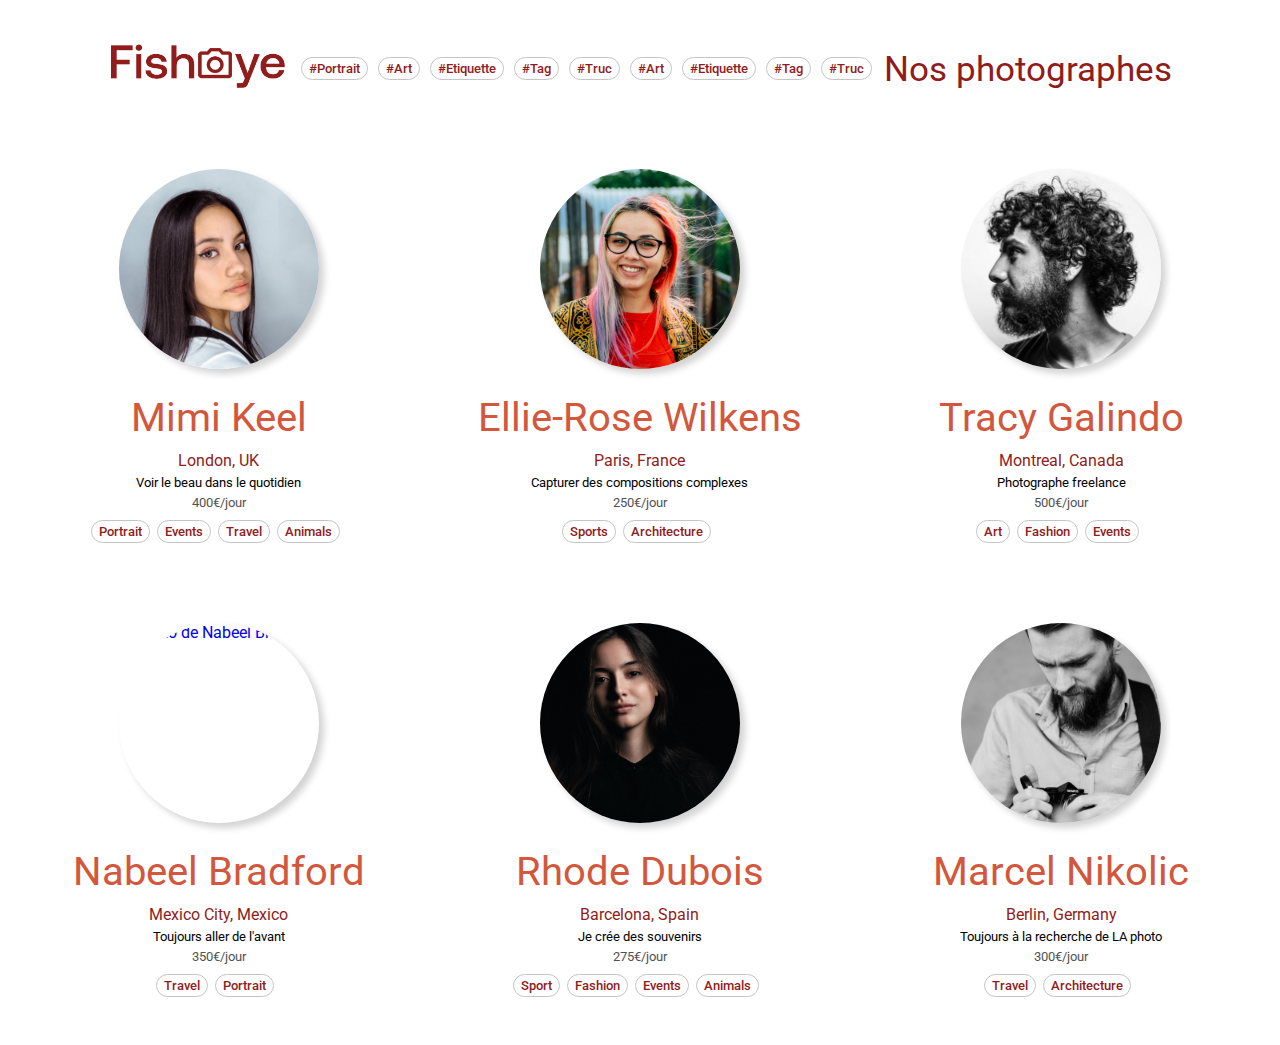
==== index.html @ f2566d5c "display photographers data from json" ====
<!DOCTYPE html>
<html lang="fr">
    <head>
        <meta charset="UTF-8">
        <meta http-equiv="X-UA-Compatible" content="IE=edge">
        <meta name="viewport" content="width=device-width, initial-scale=1.0">
        <title>FishEye</title>
        <link href="https://fonts.googleapis.com/css2?family=Roboto:wght@100;300;400;500;700&display=swap" rel="stylesheet"> 
        <link rel="stylesheet" href="css/style.css">
    </head>
    <body>
        <button class="skipContent">
            Passer au contenu
        </button>
        <header>
            <a href="index.html" alt="Fisheye Home page">
                <img src="images/logo.PNG" alt="logo de FishEye">
            </a>
            <nav>
                <ul>
                    <li class="tag">#portrait</li>
                    <li class="tag">#art</li>
                    <li class="tag">#etiquette</li>
                    <li class="tag">#tag</li>
                    <li class="tag">#truc</li>
                    <li class="tag">#art</li>
                    <li class="tag">#etiquette</li>
                    <li class="tag">#tag</li>
                    <li class="tag">#truc</li>
                </ul>
            </nav>
            <h1>
                Nos photographes
            </h1>
        </header>
        <main id="homepageMain">
            <!-- <article class="photographer">
                <a href="photographer_page.html">
                    <div class="photographer__image">
                        <img src="images/photos/Photographers ID Photos/EllieRoseWilkens.jpg" alt="photo de ...">
                    </div>
                    <h2 class="photographer__name">Mimi Keel</h2>
                </a>
                <p class="photographer__location">Ville, Pays</p>
                <p class="photographer__description">Description du photograph</p>
                <p class="photographer__price">Tarif/jour</p>
                <ul class="photographer__tags">
                    <li class="tag">#truc</li>
                    <li class="tag">#truc</li>
                    <li class="tag">#truc</li>
                </ul>
            </article> -->
        </main>
        

        <script src="js/script.js"></script>
    </body>
</html>
---- css/style.css ----
body {
  position: relative;
  font-family: 'Roboto', sans-serif;
  font-size: 16px;
}

a {
  text-decoration: none;
}

p, h1, h2, h3 {
  margin: 0;
}

ul {
  list-style-type: none;
  display: -webkit-box;
  display: -ms-flexbox;
  display: flex;
  padding-left: 0;
  margin: 0;
}

ul li {
  margin-right: 7px;
}

.skipContent {
  display: none;
  position: fixed;
  top: 10px;
  left: 50%;
  -webkit-transform: translateX(-50%);
          transform: translateX(-50%);
  color: black;
  background-color: #D3573C;
  border-radius: 5px;
  font-size: 1.1em;
  font-weight: 500;
  padding: 5px 10px;
}

.tag {
  color: #901C1C;
  border: 1px solid #c4c4c4;
  border-radius: 20px;
  padding: 3px 7px;
  font-size: 0.8em;
  font-weight: 500;
  text-transform: capitalize;
}

header {
  display: -webkit-box;
  display: -ms-flexbox;
  display: flex;
  -webkit-box-pack: justify;
      -ms-flex-pack: justify;
          justify-content: space-between;
  -webkit-box-align: center;
      -ms-flex-align: center;
          align-items: center;
  padding: 35px 100px;
}

header img {
  width: 180px;
}

header nav li {
  margin: 0 5px;
}

header h1 {
  color: #901C1C;
  font-size: 2.2em;
  font-weight: 400;
}

main {
  display: -ms-grid;
  display: grid;
  -ms-grid-columns: (1fr)[3];
      grid-template-columns: repeat(3, 1fr);
}

main .photographer {
  padding: 40px 20px;
  text-align: center;
}

main .photographer__image {
  margin: 10%;
  border-radius: 50%;
  width: 200px;
  height: 200px;
  margin: auto;
  overflow: hidden;
  -webkit-box-shadow: lightgray 5px 5px 7px;
          box-shadow: lightgray 5px 5px 7px;
}

main .photographer__image img {
  width: 100%;
  height: 100%;
  -o-object-fit: cover;
     object-fit: cover;
  -o-object-position: center;
     object-position: center;
}

main .photographer__name {
  color: #D3573C;
  font-size: 2.5em;
  font-weight: 400;
  margin-bottom: 10px;
  margin-top: 25px;
}

main .photographer p {
  margin-bottom: 5px;
}

main .photographer__location {
  color: #901C1C;
}

main .photographer__description {
  font-size: 0.8em;
}

main .photographer__price {
  color: #525252;
  font-size: 0.8em;
}

main .photographer__tags {
  margin-top: 10px;
  -webkit-box-pack: center;
      -ms-flex-pack: center;
          justify-content: center;
}

main.photographer_page {
  display: block;
  margin: 10px 100px;
}

main.photographer_page .photographer_info {
  background-color: #FAFAFA;
  -webkit-box-pack: justify;
      -ms-flex-pack: justify;
          justify-content: space-between;
  display: -webkit-box;
  display: -ms-flexbox;
  display: flex;
  padding: 40px 50px;
}

main.photographer_page .photographer_info__bloc {
  width: 33%;
}

main.photographer_page .photographer_info .photographer__name {
  margin-top: 10px;
}

main.photographer_page .photographer_info .photographer__image {
  margin: 0;
}

main.photographer_page .photographer_info .photographer__tags {
  -webkit-box-pack: start;
      -ms-flex-pack: start;
          justify-content: flex-start;
}

main.photographer_page .photographer_info p {
  margin-bottom: 15px;
}

main.photographer_page .photographer_info button {
  padding: 15px 8px;
  color: white;
  background-color: #901C1C;
  border: none;
  border-radius: 5px;
  margin-top: 30px;
}

main.photographer_page .photoSection__filter {
  margin-top: 20px;
}

main.photographer_page .photoSection__filter select {
  color: white;
  background-color: #901C1C;
  border: none;
  border-radius: 5px;
  padding: 12px 8px;
}

main.photographer_page .photoSection__filter select option {
  border: none;
}

main.photographer_page .photoSection__list {
  display: -ms-grid;
  display: grid;
  -ms-grid-columns: (1fr)[3];
      grid-template-columns: repeat(3, 1fr);
  gap: 50px;
  margin-top: 30px;
}

main.photographer_page .photoSection__list__photoBloc figure {
  margin: 0;
}

main.photographer_page .photoSection__list__photoBloc figure figcaption {
  display: -webkit-box;
  display: -ms-flexbox;
  display: flex;
  -webkit-box-pack: justify;
      -ms-flex-pack: justify;
          justify-content: space-between;
  -webkit-box-align: baseline;
      -ms-flex-align: baseline;
          align-items: baseline;
  margin-top: 10px;
}

main.photographer_page .photoSection__list__photoBloc figure figcaption h3 {
  color: #901C1C;
  font-weight: 400;
}

main.photographer_page .photoSection__list__photoBloc figure figcaption i {
  font-size: 1.2em;
  color: #901C1C;
}

main.photographer_page .photoSection__list__photoBloc__photo {
  position: relative;
  width: 100%;
  aspect-ratio: 1 / 1;
  overflow: hidden;
}

main.photographer_page .photoSection__list__photoBloc__photo img {
  width: 100%;
  -o-object-fit: cover;
     object-fit: cover;
  -o-object-position: center;
     object-position: center;
}
/*# sourceMappingURL=style.css.map */
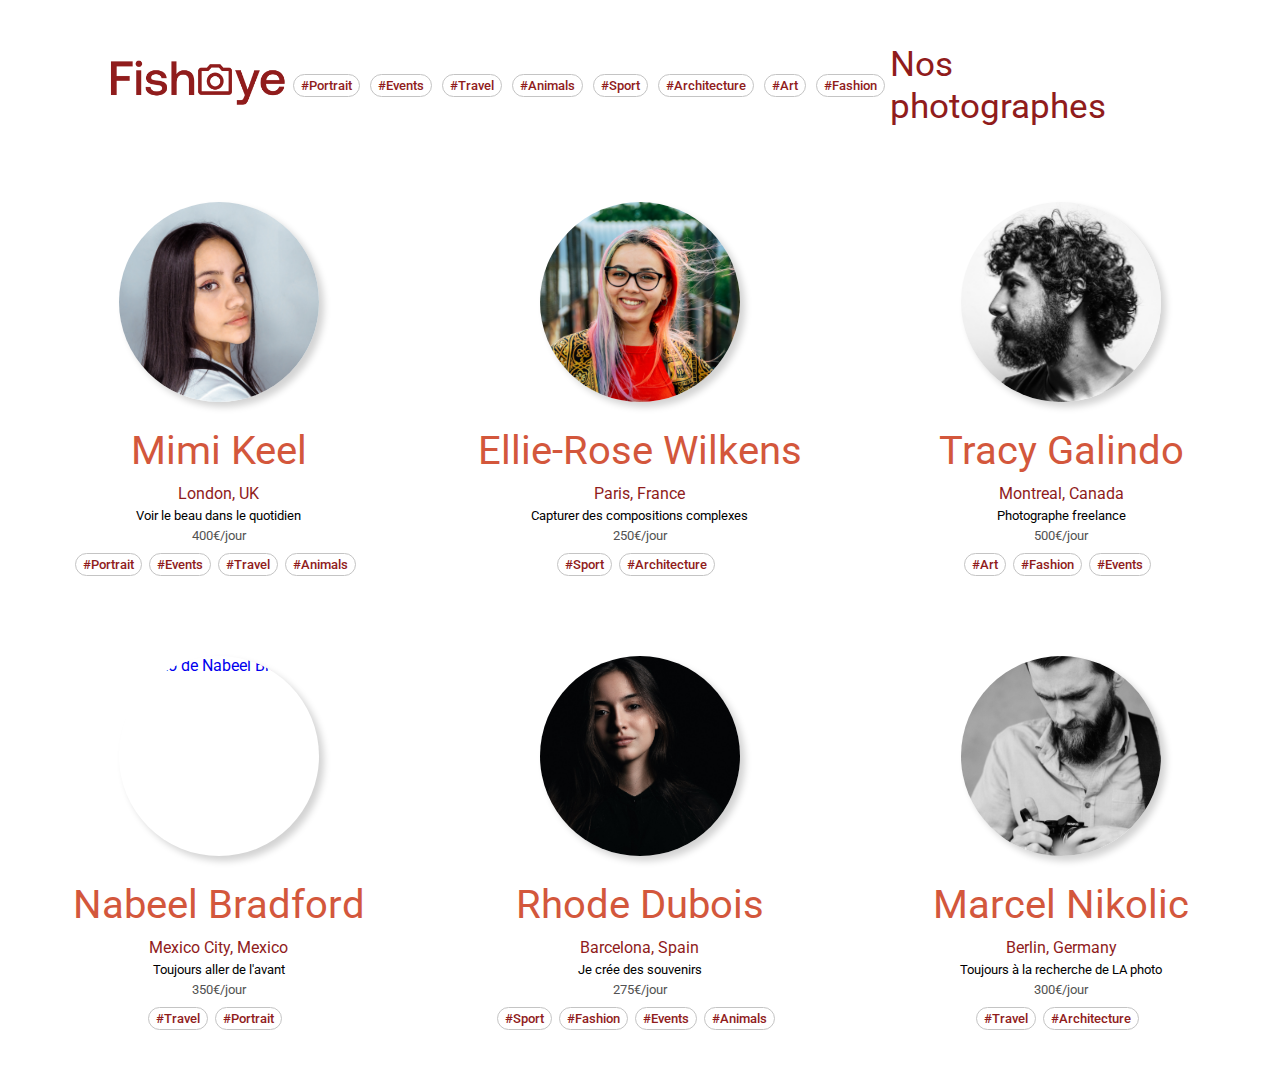
==== commit bb23e6d5: "add nav tag filters" ====
--- a/index.html
+++ b/index.html
@@ -17,16 +17,7 @@
                 <img src="images/logo.PNG" alt="logo de FishEye">
             </a>
             <nav>
-                <ul>
-                    <li class="tag">#portrait</li>
-                    <li class="tag">#art</li>
-                    <li class="tag">#etiquette</li>
-                    <li class="tag">#tag</li>
-                    <li class="tag">#truc</li>
-                    <li class="tag">#art</li>
-                    <li class="tag">#etiquette</li>
-                    <li class="tag">#tag</li>
-                    <li class="tag">#truc</li>
+                <ul id="tagNav">
                 </ul>
             </nav>
             <h1>
--- a/css/style.css
+++ b/css/style.css
@@ -48,6 +48,21 @@
   font-size: 0.8em;
   font-weight: 500;
   text-transform: capitalize;
+  cursor: pointer;
+}
+
+.tag:hover {
+  background-color: #D3573C;
+  color: white;
+}
+
+.activeTag {
+  background-color: #901C1C;
+  color: white;
+}
+
+.tag::before {
+  content: '#';
 }
 
 header {
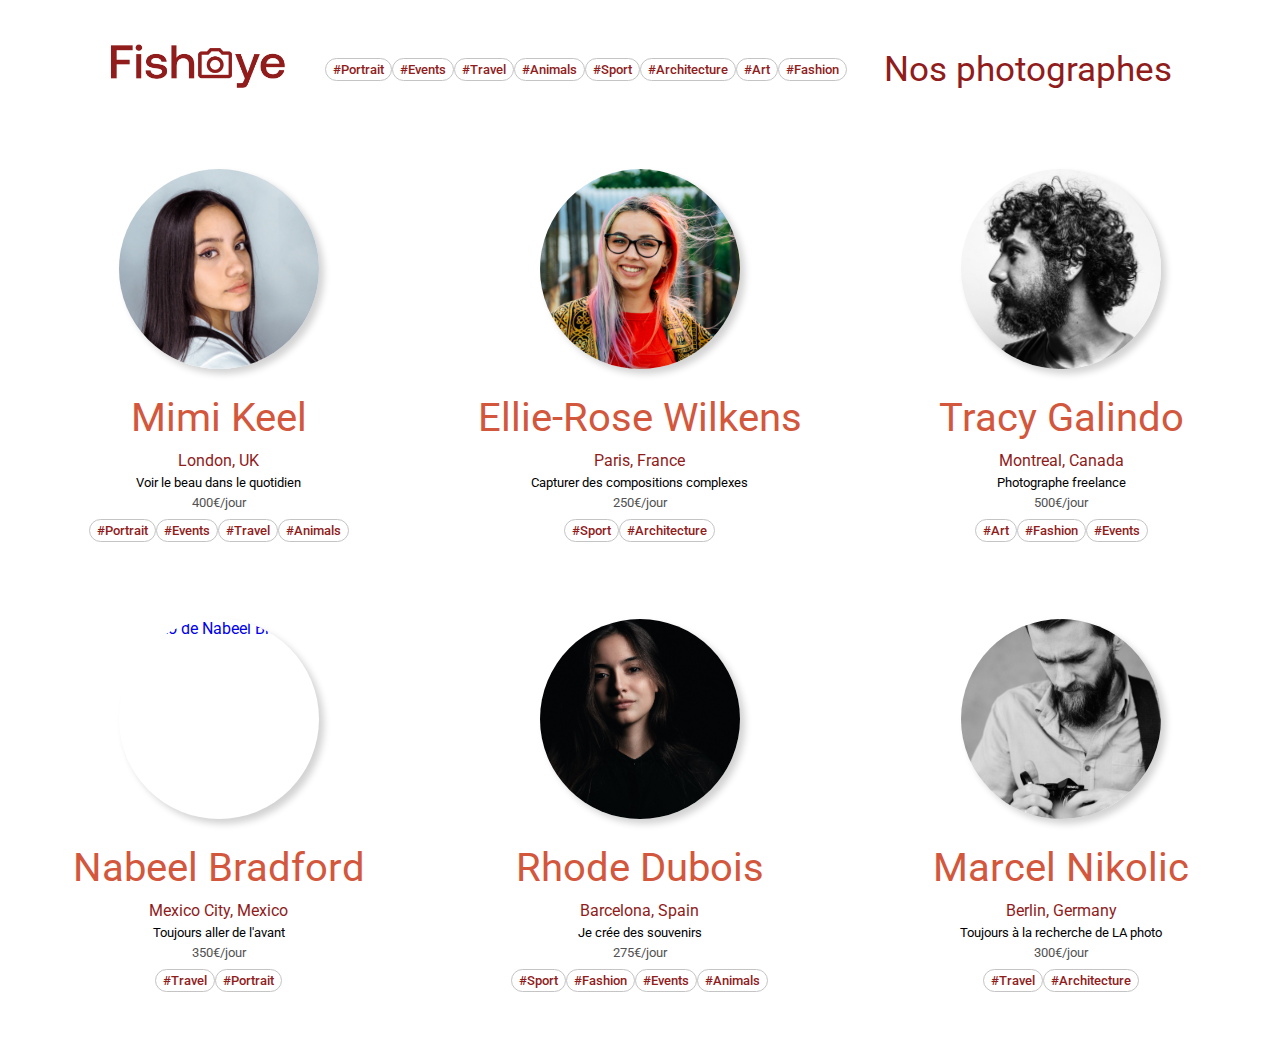
==== commit a86f0bbb: "keyboard navigation for tags" ====
--- a/index.html
+++ b/index.html
@@ -16,31 +16,14 @@
             <a href="index.html" alt="Fisheye Home page">
                 <img src="images/logo.PNG" alt="logo de FishEye">
             </a>
-            <nav>
-                <ul id="tagNav">
-                </ul>
+            <nav id="tagNav">
             </nav>
             <h1>
                 Nos photographes
             </h1>
         </header>
         <main id="homepageMain">
-            <!-- <article class="photographer">
-                <a href="photographer_page.html">
-                    <div class="photographer__image">
-                        <img src="images/photos/Photographers ID Photos/EllieRoseWilkens.jpg" alt="photo de ...">
-                    </div>
-                    <h2 class="photographer__name">Mimi Keel</h2>
-                </a>
-                <p class="photographer__location">Ville, Pays</p>
-                <p class="photographer__description">Description du photograph</p>
-                <p class="photographer__price">Tarif/jour</p>
-                <ul class="photographer__tags">
-                    <li class="tag">#truc</li>
-                    <li class="tag">#truc</li>
-                    <li class="tag">#truc</li>
-                </ul>
-            </article> -->
+         
         </main>
         
 
--- a/css/style.css
+++ b/css/style.css
@@ -157,6 +157,7 @@
 }
 
 main.photographer_page {
+  position: relative;
   display: block;
   margin: 10px 100px;
 }
@@ -170,6 +171,7 @@
   display: -ms-flexbox;
   display: flex;
   padding: 40px 50px;
+  font-size: 1.1em;
 }
 
 main.photographer_page .photographer_info__bloc {
@@ -185,6 +187,9 @@
 }
 
 main.photographer_page .photographer_info .photographer__tags {
+  display: -webkit-box;
+  display: -ms-flexbox;
+  display: flex;
   -webkit-box-pack: start;
       -ms-flex-pack: start;
           justify-content: flex-start;
@@ -201,6 +206,12 @@
   border: none;
   border-radius: 5px;
   margin-top: 30px;
+  cursor: pointer;
+  font-size: 0.85em;
+}
+
+main.photographer_page .photoSection .la-heart {
+  cursor: pointer;
 }
 
 main.photographer_page .photoSection__filter {
@@ -256,17 +267,179 @@
 }
 
 main.photographer_page .photoSection__list__photoBloc__photo {
+  border-radius: 7px;
   position: relative;
   width: 100%;
   aspect-ratio: 1 / 1;
   overflow: hidden;
-}
-
-main.photographer_page .photoSection__list__photoBloc__photo img {
+  background-color: #f0f0f0;
+}
+
+main.photographer_page .photoSection__list__photoBloc__photo img, main.photographer_page .photoSection__list__photoBloc__photo video {
+  height: 100%;
   width: 100%;
   -o-object-fit: cover;
      object-fit: cover;
-  -o-object-position: center;
-     object-position: center;
+  -o-object-position: top;
+     object-position: top;
+}
+
+#price_and_likes {
+  z-index: 300;
+  position: fixed;
+  bottom: 0;
+  right: 50px;
+  background-color: #db8876;
+  padding: 15px 35px 10px;
+  border-top-left-radius: 5px;
+  border-top-right-radius: 5px;
+  font-size: 1.2em;
+}
+
+#price_and_likes span:first-of-type {
+  margin-right: 60px;
+}
+
+#contact_modal {
+  z-index: 3000;
+  position: fixed;
+  top: 20px;
+  left: 50%;
+  -webkit-transform: translateX(-50%);
+          transform: translateX(-50%);
+  width: 90%;
+  max-width: 500px;
+  padding: 20px 30px;
+  background-color: #db8876;
+  border-radius: 3px;
+  -webkit-box-shadow: 0 0 10px darkgrey;
+          box-shadow: 0 0 10px darkgrey;
+}
+
+#contact_modal h1 {
+  font-weight: 400;
+  position: relative;
+}
+
+#contact_modal h1 .la-times {
+  position: absolute;
+  top: 0;
+  right: 0;
+  color: white;
+  font-size: 1.5em;
+  cursor: pointer;
+}
+
+#contact_modal label, #contact_modal input,
+#contact_modal textarea {
+  display: block;
+  width: 100%;
+}
+
+#contact_modal label {
+  margin-top: 15px;
+  font-size: 1.2em;
+}
+
+#contact_modal button {
+  color: #fff;
+  background-color: #901C1C;
+  border: none;
+  border-radius: 5px;
+  padding: 15px 25px;
+  margin-top: 15px;
+  font-size: 0.8em;
+  cursor: pointer;
+}
+
+#contact_modal input {
+  height: 2.2em;
+}
+
+#contact_modal textarea {
+  resize: none;
+}
+
+#contact_modal input:focus, #contact_modal textarea:focus, #contact_modal button:focus {
+  outline: none;
+  border: 2px solid #901C1C;
+}
+
+#form_error {
+  background-color: red;
+  margin-top: 10px;
+  color: white;
+  font-weight: bold;
+}
+
+#media_modal {
+  position: fixed;
+  top: 0;
+  right: 0;
+  bottom: 0;
+  left: 0;
+  z-index: 5000;
+  background-color: rgba(255, 255, 255, 0.9);
+  display: none;
+  -webkit-box-pack: center;
+      -ms-flex-pack: center;
+          justify-content: center;
+  -webkit-box-align: center;
+      -ms-flex-align: center;
+          align-items: center;
+}
+
+#media_modal video, #media_modal figcaption {
+  display: block;
+  margin: auto;
+  text-align: center;
+}
+
+#media_modal i {
+  cursor: pointer;
+}
+
+#media_modal i.las {
+  position: absolute;
+  color: #901C1C;
+  font-size: 4em;
+}
+
+#media_modal i.la-times {
+  top: 30px;
+  right: 10px;
+}
+
+#media_modal i.la-angle-left {
+  top: 50%;
+  left: 10px;
+  -webkit-transform: translateY(-50%);
+          transform: translateY(-50%);
+}
+
+#media_modal i.la-angle-right {
+  top: 50%;
+  right: 10px;
+  -webkit-transform: translateY(-50%);
+          transform: translateY(-50%);
+}
+
+#media_modal section {
+  position: relative;
+  padding: 50px;
+  max-height: 100vh;
+}
+
+#media_modal section img {
+  max-width: 80vw;
+  height: 80vh;
+  -o-object-fit: cover;
+     object-fit: cover;
+}
+
+#media_modal section figcaption {
+  color: #901C1C;
+  font-size: 1.3em;
+  padding: 10px 0;
 }
 /*# sourceMappingURL=style.css.map */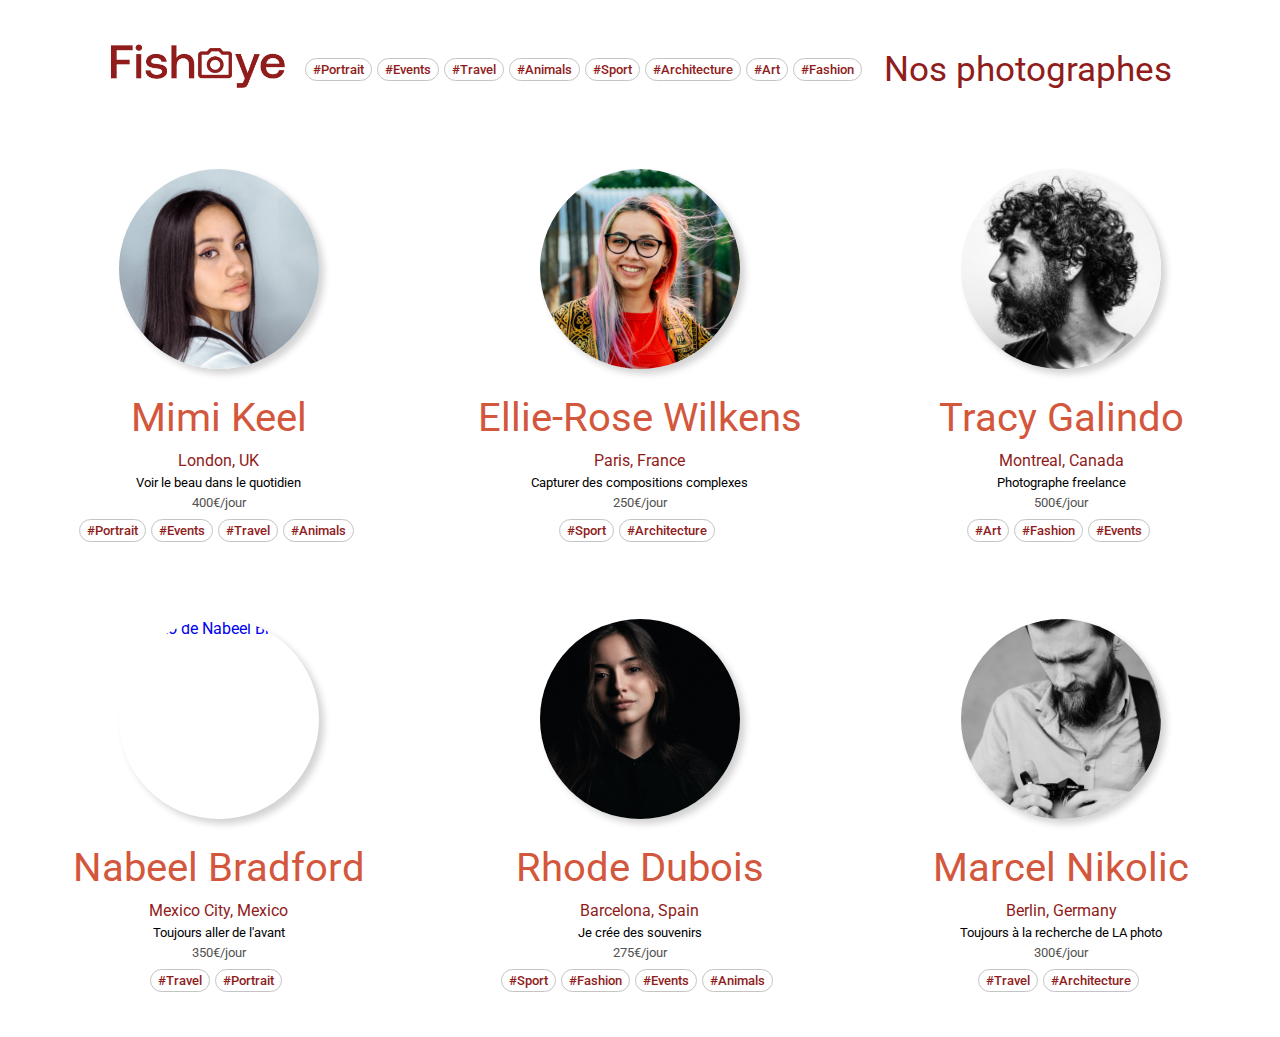
==== commit 8b438daf: "add skipContent link" ====
--- a/index.html
+++ b/index.html
@@ -9,9 +9,9 @@
         <link rel="stylesheet" href="css/style.css">
     </head>
     <body>
-        <button class="skipContent">
+        <a href="#homepageMain" class="skipContent" role="button">
             Passer au contenu
-        </button>
+        </a>
         <header>
             <a href="index.html" alt="Fisheye Home page">
                 <img src="images/logo.PNG" alt="logo de FishEye">
--- a/css/style.css
+++ b/css/style.css
@@ -12,32 +12,23 @@
   margin: 0;
 }
 
-ul {
-  list-style-type: none;
-  display: -webkit-box;
-  display: -ms-flexbox;
-  display: flex;
-  padding-left: 0;
-  margin: 0;
-}
-
-ul li {
-  margin-right: 7px;
-}
-
 .skipContent {
-  display: none;
   position: fixed;
   top: 10px;
   left: 50%;
   -webkit-transform: translateX(-50%);
           transform: translateX(-50%);
-  color: black;
-  background-color: #D3573C;
+  color: transparent;
+  background-color: transparent;
   border-radius: 5px;
   font-size: 1.1em;
   font-weight: 500;
   padding: 5px 10px;
+}
+
+.skipContent:focus {
+  color: white;
+  background-color: #D3573C;
 }
 
 .tag {
@@ -49,6 +40,7 @@
   font-weight: 500;
   text-transform: capitalize;
   cursor: pointer;
+  margin-right: 5px;
 }
 
 .tag:hover {
@@ -80,10 +72,6 @@
 
 header img {
   width: 180px;
-}
-
-header nav li {
-  margin: 0 5px;
 }
 
 header h1 {
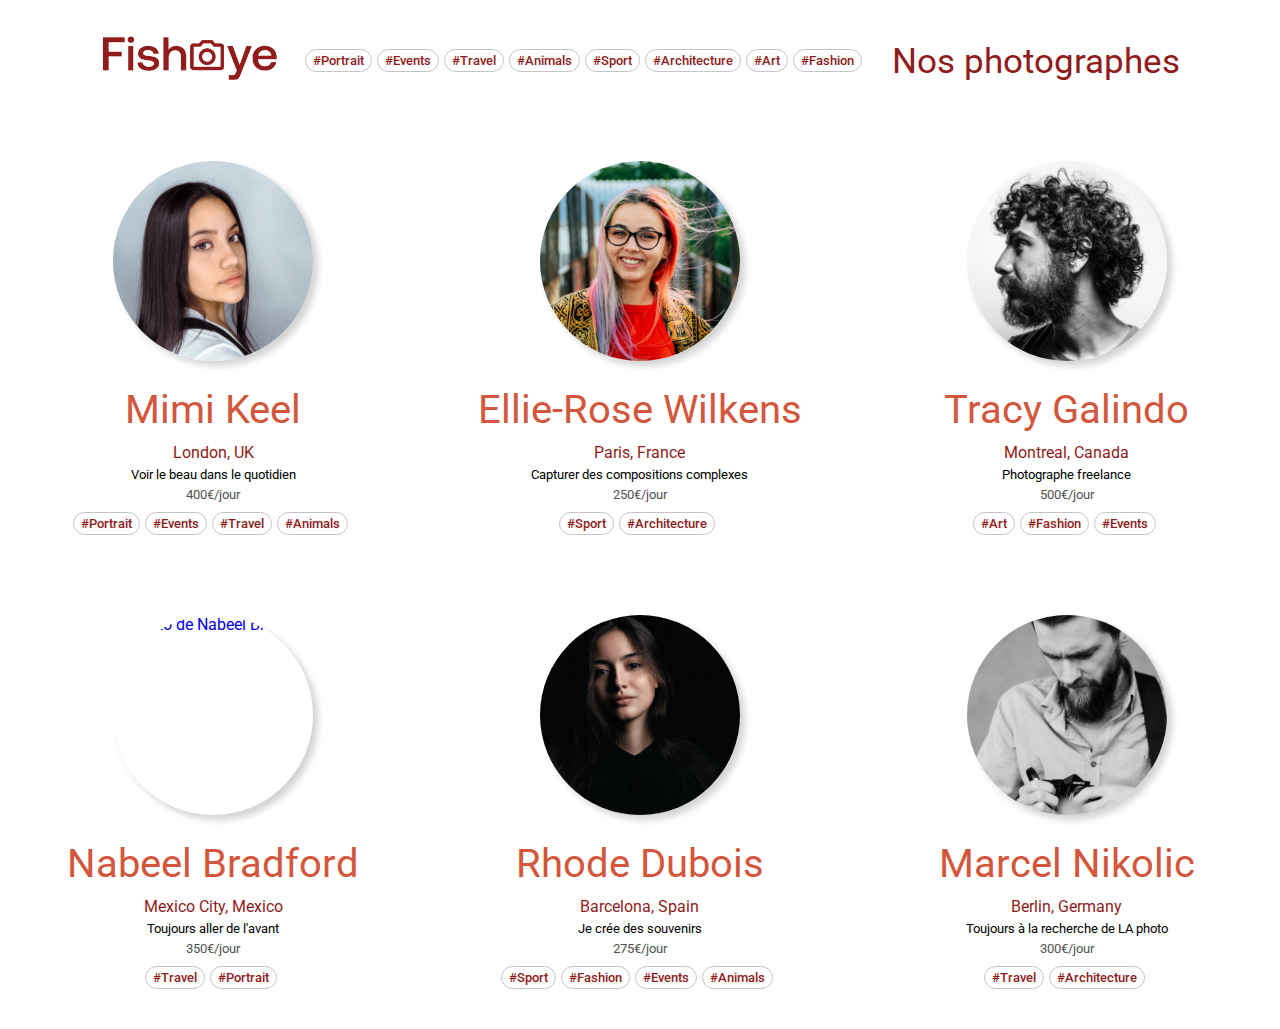
==== commit 58a76f7d: "eslint ok" ====
--- a/index.html
+++ b/index.html
@@ -13,7 +13,7 @@
             Passer au contenu
         </a>
         <header>
-            <a href="index.html" alt="Fisheye Home page">
+            <a href="index.html" aria-label="Fisheye Home page">
                 <img src="images/logo.PNG" alt="logo de FishEye">
             </a>
             <nav id="tagNav">
--- a/css/style.css
+++ b/css/style.css
@@ -2,6 +2,7 @@
   position: relative;
   font-family: 'Roboto', sans-serif;
   font-size: 16px;
+  margin: 0;
 }
 
 a {
@@ -10,6 +11,10 @@
 
 p, h1, h2, h3 {
   margin: 0;
+}
+
+video {
+  max-height: 80vh;
 }
 
 .skipContent {
@@ -32,6 +37,7 @@
 }
 
 .tag {
+  display: inline-block;
   color: #901C1C;
   border: 1px solid #c4c4c4;
   border-radius: 20px;
@@ -162,7 +168,7 @@
   font-size: 1.1em;
 }
 
-main.photographer_page .photographer_info__bloc {
+main.photographer_page .photographer_info__bloc, main.photographer_page .photographer_info__contactBloc {
   width: 33%;
 }
 
@@ -309,7 +315,7 @@
   position: relative;
 }
 
-#contact_modal h1 .la-times {
+#contact_modal h1 #close_contact {
   position: absolute;
   top: 0;
   right: 0;
@@ -387,25 +393,25 @@
   cursor: pointer;
 }
 
-#media_modal i.las {
+#media_modal a {
   position: absolute;
   color: #901C1C;
   font-size: 4em;
 }
 
-#media_modal i.la-times {
+#media_modal #closeMediaModal {
   top: 30px;
   right: 10px;
 }
 
-#media_modal i.la-angle-left {
+#media_modal #la-angle-left {
   top: 50%;
   left: 10px;
   -webkit-transform: translateY(-50%);
           transform: translateY(-50%);
 }
 
-#media_modal i.la-angle-right {
+#media_modal #la-angle-right {
   top: 50%;
   right: 10px;
   -webkit-transform: translateY(-50%);
@@ -430,4 +436,145 @@
   font-size: 1.3em;
   padding: 10px 0;
 }
+
+@media screen and (max-width: 1055px) {
+  header {
+    display: -ms-grid;
+    display: grid;
+    -ms-grid-columns: (1fr)[2];
+        grid-template-columns: repeat(2, 1fr);
+    padding: 35px 0 0 40px;
+  }
+  header h1 {
+    font-size: 1.7em;
+  }
+}
+
+@media screen and (max-width: 865px) {
+  header nav {
+    -ms-grid-row: 2;
+    -ms-grid-row-span: 1;
+    grid-row: 2/3;
+    -ms-grid-column: 1;
+    -ms-grid-column-span: 2;
+    grid-column: 1/3;
+  }
+  header h1 {
+    font-size: 1.7em;
+    text-align: end;
+    padding-right: 35px;
+  }
+  #homepageMain {
+    display: -webkit-box;
+    display: -ms-flexbox;
+    display: flex;
+    -webkit-box-orient: vertical;
+    -webkit-box-direction: normal;
+        -ms-flex-direction: column;
+            flex-direction: column;
+  }
+  main.photographer_page {
+    margin: 10px 35px;
+  }
+  #photoContent, .photographer_info {
+    display: -webkit-box;
+    display: -ms-flexbox;
+    display: flex;
+    -webkit-box-orient: vertical;
+    -webkit-box-direction: normal;
+        -ms-flex-direction: column;
+            flex-direction: column;
+  }
+  #price_and_likes {
+    display: none;
+  }
+  #contact {
+    z-index: 100;
+    position: fixed;
+    bottom: 10px;
+    left: 50%;
+    -webkit-transform: translateX(-50%);
+            transform: translateX(-50%);
+    padding: 5px 20px;
+  }
+  main.photographer_page .photographer_info {
+    -webkit-box-orient: initial;
+    -webkit-box-direction: initial;
+        -ms-flex-direction: initial;
+            flex-direction: initial;
+    padding: 0;
+    background-color: transparent;
+  }
+  main.photographer_page .photographer_info .photographer__name {
+    margin-top: 10px;
+  }
+  main.photographer_page .photographer_info p {
+    margin-bottom: 5px;
+  }
+  main.photographer_page .photoSection__list__photoBloc__photo {
+    height: 220px;
+  }
+}
+
+@media screen and (max-width: 615px) {
+  header {
+    padding: 15px 0 0 20px;
+  }
+  header h1 {
+    font-size: 1em;
+    padding-right: 15px;
+  }
+  header img {
+    width: 120px;
+  }
+  header nav {
+    margin-top: 10px;
+    text-align: center;
+  }
+  header nav .tag {
+    margin-top: 5px;
+  }
+  h2.photographer__name {
+    font-size: 2em;
+  }
+  main.photographer_page {
+    margin: 10px 20px;
+  }
+  main.photographer_page .photoSection__filter {
+    display: none;
+  }
+  main.photographer_page .photographer_info .photographer__image {
+    width: 33%;
+  }
+  main.photographer_page .photographer_info .photographer__image img {
+    aspect-ratio: 1 / 1;
+  }
+  main.photographer_page .photographer_info__contactBloc {
+    width: 0%;
+  }
+  main.photographer_page .photographer_info__bloc {
+    width: 70%;
+  }
+  main.photographer_page .photographer_info .photographer__image {
+    position: absolute;
+    width: 30%;
+    height: auto;
+    aspect-ratio: 1/1;
+    right: 0;
+  }
+  #contact_modal {
+    top: 0;
+    height: 100vh;
+    overflow: scroll;
+  }
+  #media_modal section {
+    width: calc(100% - 100px);
+    display: -webkit-box;
+    display: -ms-flexbox;
+    display: flex;
+    -webkit-box-pack: center;
+        -ms-flex-pack: center;
+            justify-content: center;
+  }
+}
 /*# sourceMappingURL=style.css.map */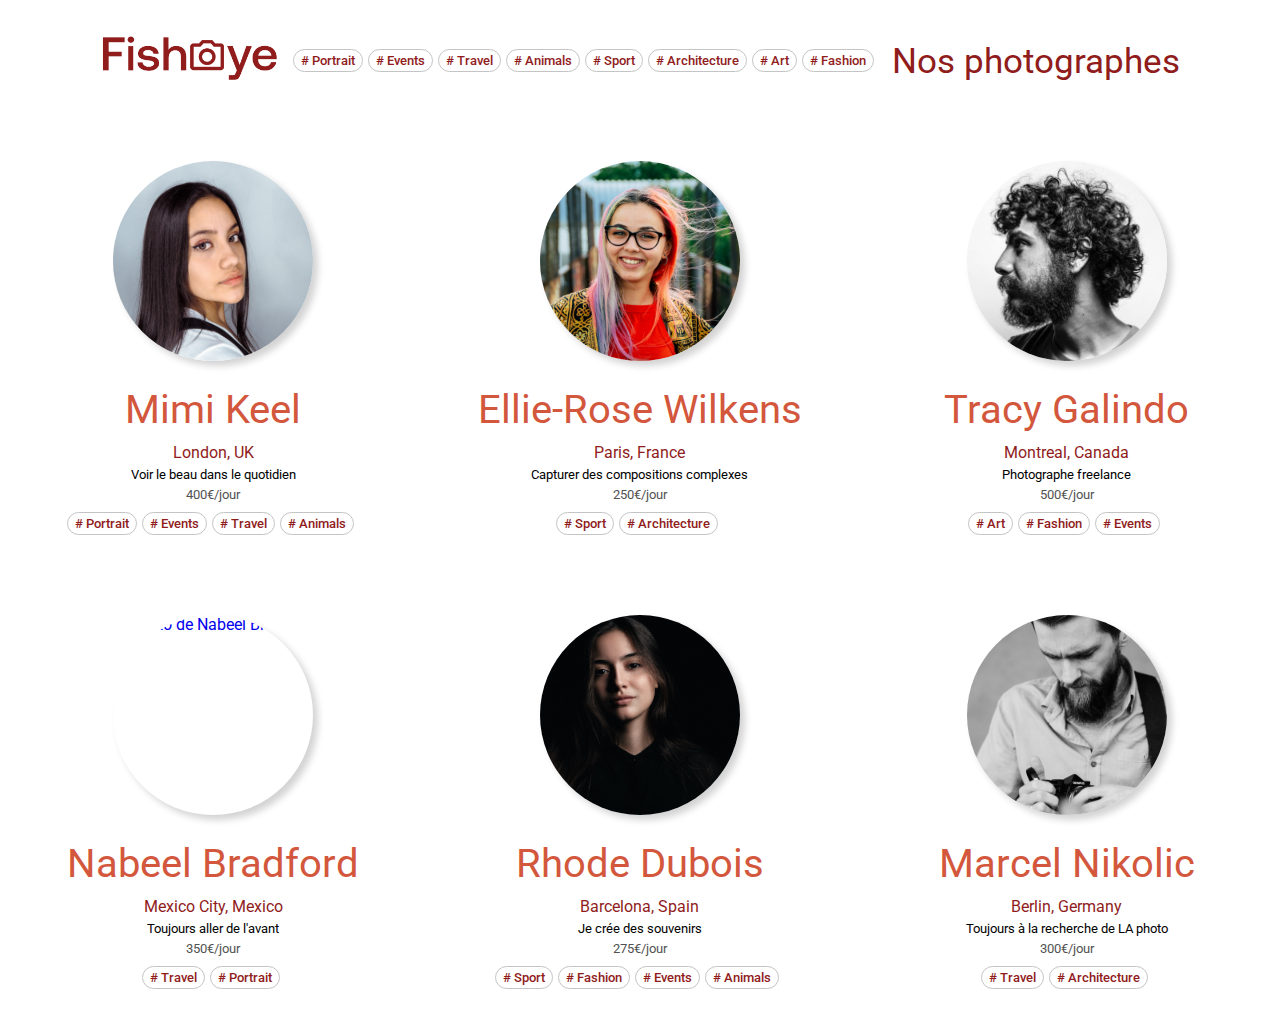
==== commit 1a333fa7: "add sr-only span" ====
--- a/index.html
+++ b/index.html
@@ -14,7 +14,7 @@
         </a>
         <header>
             <a href="index.html" aria-label="Fisheye Home page">
-                <img src="images/logo.PNG" alt="logo de FishEye">
+                <img src="images/logo.PNG" alt="FishEye">
             </a>
             <nav id="tagNav">
             </nav>
--- a/css/style.css
+++ b/css/style.css
@@ -15,6 +15,17 @@
 
 video {
   max-height: 80vh;
+}
+
+.sr-only {
+  position: absolute;
+  width: 1px;
+  height: 1px;
+  padding: 0;
+  margin: -1px;
+  overflow: hidden;
+  clip: rect(0, 0, 0, 0);
+  border: 0;
 }
 
 .skipContent {
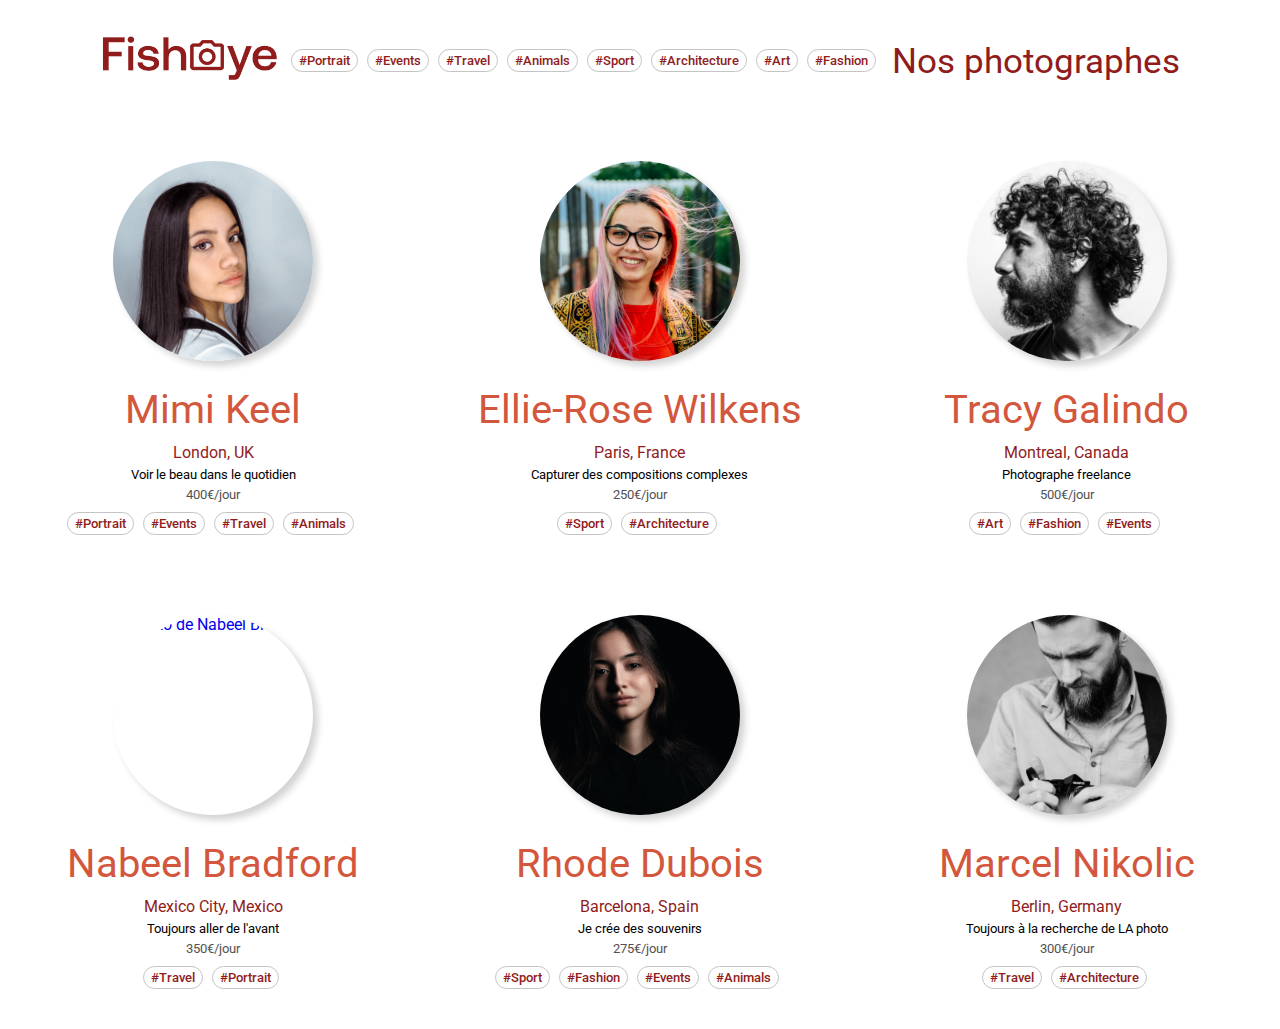
==== commit bd47a9c5: "add a aria label missing" ====
--- a/index.html
+++ b/index.html
@@ -16,7 +16,7 @@
             <a href="index.html" aria-label="Fisheye Home page">
                 <img src="images/logo.PNG" alt="FishEye">
             </a>
-            <nav id="tagNav">
+            <nav id="tagNav" aria-label="Catégories de photographe">
             </nav>
             <h1>
                 Nos photographes
